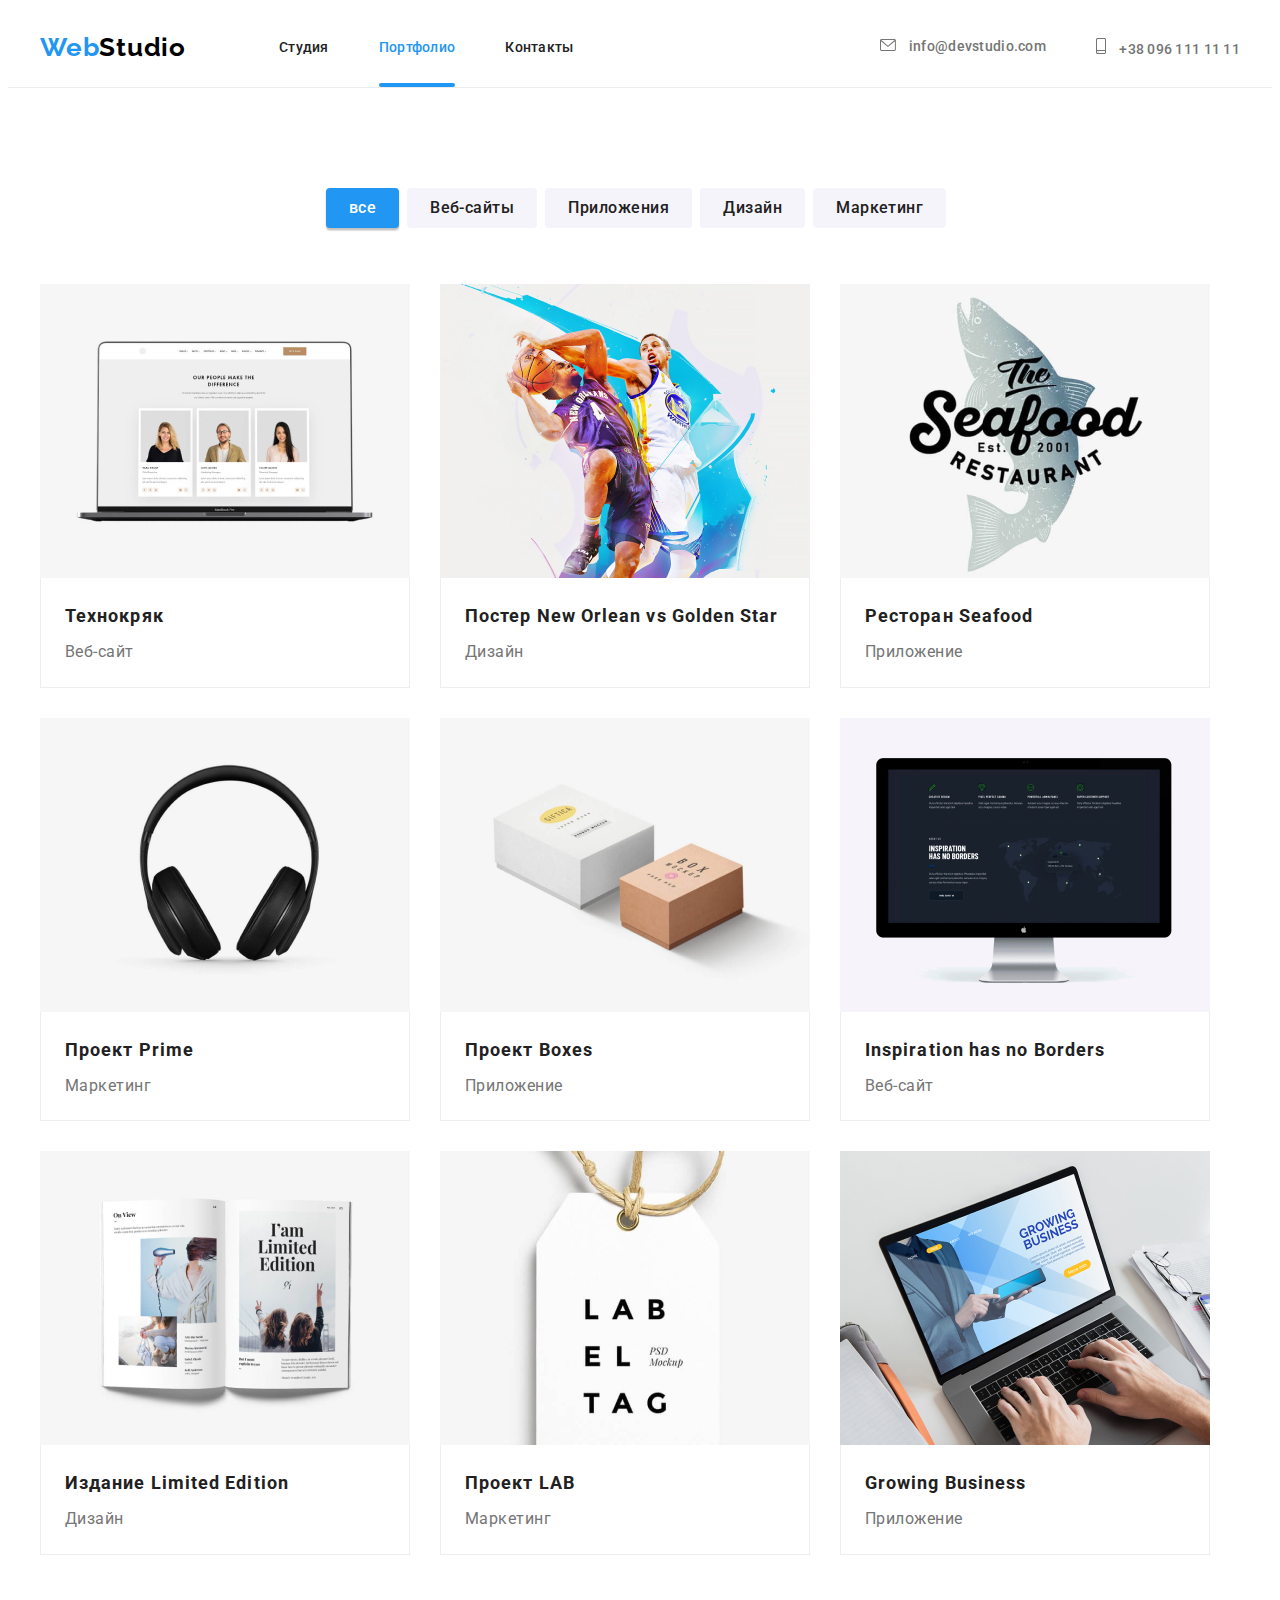
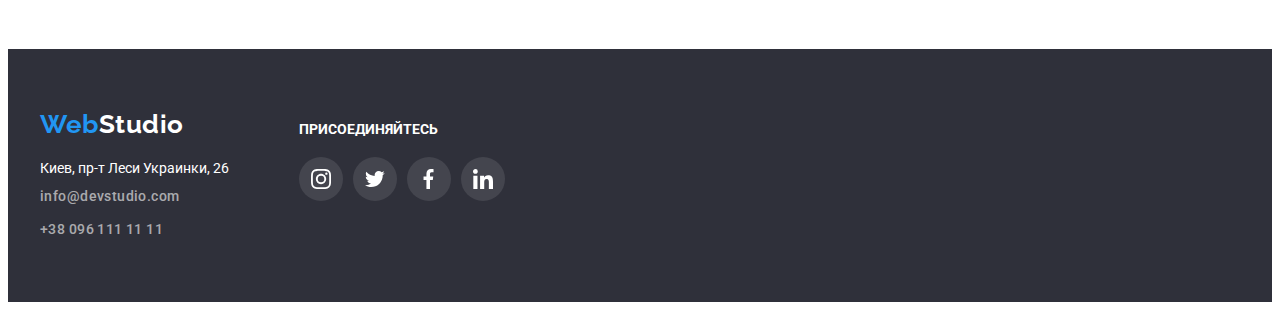
==== portfolio.html @ d14e5a42 "Initial commit" ====
<!DOCTYPE html>
<html lang="ru">
  <head>
    <meta charset="UTF-8" />
    <meta name="viewport" content="width=device-width, initial-scale=1.0" />
    <title>Студія</title>
    <link rel="preconnect" href="https://fonts.googleapis.com" />
    <link rel="preconnect" href="https://fonts.gstatic.com" crossorigin />
    <link
      href="https://fonts.googleapis.com/css2?family=Raleway:wght@700&family=Roboto:wght@400;500;700;900&display=swap"
      rel="stylesheet"
    />
    <link
      rel="stylesheet"
      href="https://cdnjs.cloudflare.com/ajax/libs/modern-normalize/1.1.0/modern-normalize.min.css"
      integrity="sha512-wpPYUAdjBVSE4KJnH1VR1HeZfpl1ub8YT/NKx4PuQ5NmX2tKuGu6U/JRp5y+Y8XG2tV+wKQpNHVUX03MfMFn9Q=="
      crossorigin="anonymous"
      referrerpolicy="no-referrer"
    />
    <link rel="stylesheet" href="./main.css" />
    <link rel="stylesheet" href="./common.css" />
  </head>

  <body>
    <!--секція хедер-->
    <header class="header">
      <div class="container header-container">
        <a href="/" class="logo link"
          >Web<span class="logo-title">Studio</span></a
        >

        <nav>
          <ul class="header-nav list">
            <li class="header-item">
              <a class="link" href="./index.html">Студия</a>
            </li>
            <li class="header-item">
              <a class="link current" href="./portfolio.html">Портфолио</a>
            </li>
            <li class="header-item">
              <a class="link" href="Контакты">Контакты</a>
            </li>
          </ul>
        </nav>

        <ul class="header-contacts list">
          <li>
            <a
              class="header-contact mail link"
              href="mailto:info@devstudio.com"
            >
              <svg width="16" height="12" class="ico">
                <use href="./symbol-defs.svg#icon-mail"></use>
              </svg>
              info@devstudio.com
            </a>
          </li>
          <li>
            <a class="header-contact link" href="tel:+380961111111">
              <svg width="10" height="16" class="ico">
                <use href="./symbol-defs.svg#icon-smartphone"></use>
              </svg>
              +38 096 111 11 11</a
            >
          </li>
        </ul>
      </div>
    </header>

    <!--секція Портфолио-->
    <main>
      <section class="portfolio-section">
        <div class="container">
          <h1 hidden>Портфолио</h1>
          <ul class="portfolio-list list">
            <li class="portfolio-item">
              <button type="button" class="button-secondary current">
                все
              </button>
            </li>
            <li class="portfolio-item">
              <button type="button" class="button-secondary">Веб-сайты</button>
            </li>
            <li class="portfolio-item">
              <button type="button" class="button-secondary">Приложения</button>
            </li>
            <li class="portfolio-item">
              <button type="button" class="button-secondary">Дизайн</button>
            </li>
            <li class="portfolio-item">
              <button type="button" class="button-secondary">Маркетинг</button>
            </li>
          </ul>
          <ul class="project list">
            <li class="dropdown">
              <a class="pic">
                <div class="aside">
                  <img
                    src="./images/1.jpg"
                    alt="ноутбук открытой веб-страницей"
                    width="370"
                    height="294"
                  />
                  <p class="desc">
                    Ресурс предлагает комплексные предложения с разным уровнем
                    функционала и сервисов. Все это позволит посетителю получить
                    исчерпывающие сведения о компании или частном лице.
                  </p>
                </div>
                <div class="border-portfolio">
                  <h2 class="title-portfolio">Технокряк</h2>
                  <p class="text-portfolio">Веб-сайт</p>
                </div>
              </a>
            </li>
            <li class="dropdown">
              <a class="pic">
                <div class="aside">
                  <img
                    src="./images/2.jpg"
                    alt="игра в баскетбол"
                    width="370"
                    height="294"
                  />
                  <p class="desc">
                    Ресурс предлагает комплексные предложения с разным уровнем
                    функционала и сервисов. Все это позволит посетителю получить
                    исчерпывающие сведения о компании или частном лице.
                  </p>
                </div>
                <div class="border-portfolio">
                  <h2 class="title-portfolio">
                    Постер New Orlean vs Golden Star
                  </h2>
                  <p class="text-portfolio">Дизайн</p>
                </div>
              </a>
            </li>
            <li class="dropdown">
              <a class="pic">
                <div class="aside">
                  <img
                    src="./images/3.jpg"
                    alt="логотип ресторана"
                    width="370"
                    height="294"
                  />
                  <p class="desc">
                    Ресурс предлагает комплексные предложения с разным уровнем
                    функционала и сервисов. Все это позволит посетителю получить
                    исчерпывающие сведения о компании или частном лице.
                  </p>
                </div>
                <div class="border-portfolio">
                  <h2 class="title-portfolio">Ресторан Seafood</h2>
                  <p class="text-portfolio">Приложение</p>
                </div>
              </a>
            </li>
            <li class="dropdown">
              <a class="pic">
                <div class="aside">
                  <img
                    src="./images/4.jpg"
                    alt="наушники"
                    width="370"
                    height="294"
                  />
                  <p class="desc">
                    Ресурс предлагает комплексные предложения с разным уровнем
                    функционала и сервисов. Все это позволит посетителю получить
                    исчерпывающие сведения о компании или частном лице.
                  </p>
                </div>
                <div class="border-portfolio">
                  <h2 class="title-portfolio">Проект Prime</h2>
                  <p class="text-portfolio">Маркетинг</p>
                </div>
              </a>
            </li>
            <li class="dropdown">
              <a class="pic">
                <div class="aside">
                  <img
                    src="./images/5.jpg"
                    alt="две коробки"
                    width="370"
                    height="294"
                  />
                  <p class="desc">
                    Ресурс предлагает комплексные предложения с разным уровнем
                    функционала и сервисов. Все это позволит посетителю получить
                    исчерпывающие сведения о компании или частном лице.
                  </p>
                </div>
                <div class="border-portfolio">
                  <h2 class="title-portfolio">Проект Boxes</h2>
                  <p class="text-portfolio">Приложение</p>
                </div>
              </a>
            </li>
            <li class="dropdown">
              <a class="pic">
                <div class="aside">
                  <img
                    src="./images/6.jpg"
                    alt="монитор компютера"
                    width="370"
                    height="294"
                  />
                  <p class="desc">
                    Ресурс предлагает комплексные предложения с разным уровнем
                    функционала и сервисов. Все это позволит посетителю получить
                    исчерпывающие сведения о компании или частном лице.
                  </p>
                </div>
                <div class="border-portfolio">
                  <h2 class="title-portfolio">Inspiration has no Borders</h2>
                  <p class="text-portfolio">Веб-сайт</p>
                </div>
              </a>
            </li>
            <li class="dropdown">
              <a class="pic">
                <div class="aside">
                  <img
                    src="./images/7.jpg"
                    alt="открытая книга"
                    width="370"
                    height="294"
                  />
                  <p class="desc">
                    Ресурс предлагает комплексные предложения с разным уровнем
                    функционала и сервисов. Все это позволит посетителю получить
                    исчерпывающие сведения о компании или частном лице.
                  </p>
                </div>
                <div class="border-portfolio">
                  <h2 class="title-portfolio">Издание Limited Edition</h2>
                  <p class="text-portfolio">Дизайн</p>
                </div>
              </a>
            </li>
            <li class="dropdown">
              <a class="pic">
                <div class="aside">
                  <img
                    src="./images/8.jpg"
                    alt="лейбочка"
                    width="370"
                    height="294"
                  />
                  <p class="desc">
                    Ресурс предлагает комплексные предложения с разным уровнем
                    функционала и сервисов. Все это позволит посетителю получить
                    исчерпывающие сведения о компании или частном лице.
                  </p>
                </div>
                <div class="border-portfolio">
                  <h2 class="title-portfolio">Проект LAB</h2>
                  <p class="text-portfolio">Маркетинг</p>
                </div>
              </a>
            </li>
            <li class="dropdown">
              <a class="pic">
                <div class="aside">
                  <img
                    src="./images/9.jpg"
                    alt="ноутбук с приложением"
                    width="370"
                    height="294"
                  />
                  <p class="desc">
                    Ресурс предлагает комплексные предложения с разным уровнем
                    функционала и сервисов. Все это позволит посетителю получить
                    исчерпывающие сведения о компании или частном лице.
                  </p>
                </div>
                <div class="border-portfolio">
                  <h2 class="title-portfolio">Growing Business</h2>
                  <p class="text-portfolio">Приложение</p>
                </div>
              </a>
            </li>
          </ul>
        </div>
      </section>
    </main>

    <!--сексія Футер-->
    <footer class="footer">
      <div class="container">
        <div class="footer-position">
          <div class="footer-main">
            <a href="/" class="logo link"
              >Web<span class="logo-title">Studio</span></a
            >
            <address class="map">Киев, пр-т Леси Украинки, 26</address>
            <address class="contacts">
              <a
                class="footer-contacts link mail-footer"
                href="mailto:info@devstudio.com"
                >info@devstudio.com</a
              >
              <a class="footer-contacts link" href="tel:+380961111111"
                >+38 096 111 11 11</a
              >
            </address>
          </div>
          <div class="footer-add">
            <h3 class="add">присоединяйтесь</h3>
            <ul class="list ico-team-list">
              <li class="ico-footer">
                <a class="social-link-footer" href="">
                  <svg width="20" height="20" class="ico-team">
                    <use href="./symbol-defs.svg#icon-instagram"></use>
                  </svg>
                </a>
              </li>
              <li class="ico-footer">
                <a class="social-link-footer" href="">
                  <svg width="20" height="20" class="">
                    <use href="./symbol-defs.svg#icon-twitter"></use>
                  </svg>
                </a>
              </li>
              <li class="ico-footer">
                <a class="social-link-footer" href="">
                  <svg width="20" height="20" class="">
                    <use href="./symbol-defs.svg#icon-facebook"></use>
                  </svg>
                </a>
              </li>
              <li class="ico-footer">
                <a class="social-link-footer" href="">
                  <svg width="20" height="20" class="">
                    <use href="./symbol-defs.svg#icon-linkedin"></use>
                  </svg>
                </a>
              </li>
            </ul>
          </div>
        </div>
      </div>
    </footer>
  </body>
</html>
---- main.css ----
/* основний колір текста #757575 */
/* вторичний колір текста #212121 */
/* білий #FFFFFF */
/* герой і футер background: #2F303A */
/* основний background: #E5E5E5 */
/* команда background: #F5F4FA */
/* хедер background: #FFFFFF*/

:root {
    --primery-text-color: #757575;
    --title-text-coloc: #212121;
    --accent-color: #2196F3;
    --primery-white-coloc: #FFFFFF;
    --titel-background-color: #2F303A;
    --secondary-background-color: #F5F4FA;
    --black: #000000;
    --main-font: Roboto;
    --secondary-font: Raleway;
    --social-icon-color: #AFB1B8;
    --anim-slow: 250ms cubic-bezier(0.4, 0, 0.2, 1);
}


body {
    background-color: var(--primery-white-coloc);
    color: var(--primery-text-color);
    font-family: var(--main-font), sans-serif;
    font-size: 14px;
}

.no-scroll {
    overflow: hidden;
}

.container {
    width: 1200px;
    padding-left: 15px;
    padding-right: 15px;
    margin-left: auto;
    margin-right: auto;
}

h1, h2, h3, p {
    margin: 0;
}

.list {
    list-style: none;
    margin: 0;
    padding: 0;
}

img{
    display: block;
    max-width: 100%;
    height: auto;
    }

/* хедер*/

.header-container {
    display: flex;
    align-items: center;
    padding: 0;
}
        
.header .logo {
    margin-right: 93px;
    color: var(--accent-color);
    font-family: var(--secondary-font), sans-serif;
    font-weight: 700;
    font-size: 26px;
    line-height: 1.19;
    letter-spacing: 0.03em;
    padding: 0;
}

.header .logo-title {
    color: var(--black);
}

.header {
    background-color: var(--primery-white-coloc);
    border-bottom: 1px solid #ECECEC;
}

.header-nav {
    display: flex;
    align-items: center;
}

.header-item:not(:last-child) {
margin-right: 50px;
}

.link {
    text-decoration: none;
    font-weight: 500;
    font-size: 14px;
    color: var(--title-text-coloc);
    line-height: 1.14;
    letter-spacing: 0.02em;

    padding: 32px 0 31px 0;
    transition: color var(--anim-slow);
}

.header-nav .link:hover,
.header-nav .link:focus {
    color: var(--accent-color);
}

.link.current {
    color: var(--accent-color);
    display: block;
    position: relative;
}

.link.current::after {
    content: '';

    display: inline-block;
    bottom: 0;
    left: 0;

    width: 100%;
    height: 4px;

    background-color: var(--accent-color);
    border-radius: 2px;
    position: absolute;
}

.header-contacts {
    display: flex;
    margin-left: auto;
}

.header-contact {
    color: var(--primery-text-color);
    font-weight: 500;
    font-size: 14px;
    letter-spacing: 0.02em;

    transition: color var(--anim-slow);
}

.header-contact:hover,
.header-contact:focus {
    color: var(--accent-color);
}

.mail {
    margin-right: 50px;
}

.ico {
    margin-right: 10px;
    object-position: center;
    fill: currentColor;

    transition: color var(--anim-slow);
}

.ico :hover,
.ico :focus {
    color: var(--accent-color);
}

/*футер*/

.footer {
    padding-top: 60px;
    padding-bottom: 60px;
    color: var(--primery-white-coloc);
    background-color: var(--titel-background-color);
    font-style: normal;
}

.footer .logo {
    display: block;
    margin-bottom: 20px;
    padding: 0;
    font-family: var(--secondary-font), sans-serif;
    font-weight: 700;
    font-size: 26px;
    line-height: 1.19;
    color: var(--accent-color);
}

.footer .logo-title {
    color: var(--primery-white-coloc);
}

address {
    font-style: normal;
}
.map {
    margin-bottom: 9px;
}

.contacts .footer-contacts{
    display: block;
    color: rgba(255, 255, 255, 0.6);
    line-height: 1.71;
    letter-spacing: 0.03em;
    padding: 0;
}

.mail-footer {
    margin-bottom: 9px;
}

.ico-footer {
    display: flex;
    align-items: center;
    justify-content: center;
    border-radius: 50%;
    margin-right: 10px;
    }

.social-link-footer {
    display: flex;
    align-items: center;
    justify-content: center;
    fill: var(--primery-white-coloc);
    width: 44px;
    height: 44px;
    border-radius: 50%;
    background-color: rgba(255, 255, 255, 0.1);

    transition: background-color var(--anim-slow);
}
        
.social-link-footer:hover,
.social-link-footer:focus {
    background-color: var(--accent-color);
    fill: var(--primery-white-coloc);
}

.footer-position{
    display: flex;
}

.footer-main {
    margin-right: 70px;
}  

.footer-add {
    padding-top: 12px;
}

.add {
    margin-bottom: 20px;
    text-transform: uppercase;
    font-family: var(--main-font);
    font-style: normal;
    font-weight: 700;
    font-size: 14px;
}
---- common.css ----
/*герой*/

.hero {
    background-color: var(--titel-background-color);
    text-align: center;
    padding-top: 200px;
    padding-bottom: 200px;
    background-image: linear-gradient(to left, 
        rgba(47, 48, 58, 0.4), 
        rgba(47, 48, 58, 0.4)),
        url(./bgImg.jpg);
    background-repeat: no-repeat;
    background-position: center;
    background-size: cover;
    max-width: 1600px;
    height: 600px;
    margin-left: auto;
    margin-right: auto;
}

.hero-title {
    max-width: 696px;
    height: 120px;
    margin-bottom: 30px;
    margin-left: auto;
    margin-right: auto;
    color: var(--primery-white-coloc);
    font-family: var(--main-font);
    font-size: 44px;
    font-weight: 900;
    font-style: normal;
    line-height: 1.36;
    letter-spacing: 0.06em;
    text-transform: uppercase;
}



/* кнопки */

.button {
    font-family: var(--main-font), sans-serif;
    color: var(--primery-white-coloc);
    background-color: var(--accent-color);
    font-weight: 700;
    font-size: 16px;
    letter-spacing: 0.06em;
    line-height: 1.88;
    border-radius: 4px;
    border: 1px solid transparent;
    padding: 10px 32px;
    box-shadow: 0px 4px 4px rgba(0, 0, 0, 0.15);

    transition: background-color var(--anim-slow);
}

.button:hover,
.button:focus {
    background-color: #188CE8;
    box-shadow: 0px 4px 4px rgba(0, 0, 0, 0.15);
}

.button-secondary {
    font-family: var(--main-font), sans-serif;
    color: var(--title-text-coloc);
    font-weight: 500;
    font-size: 16px;
    line-height: 1.62;
    text-align: center;
    letter-spacing: 0.03em;
    cursor: pointer;
    background-color: var(--secondary-background-color);
    border-radius: 4px;
    border: 1px solid transparent;
    padding: 6px 22px;

    transition: background-color var(--anim-slow);
}

.button-secondary:hover,
.button-secondary:focus {
    color: var(--primery-white-coloc);
    background-color: var(--accent-color);
    box-shadow: 0px 3px 1px rgba(0, 0, 0, 0.1), 0px 1px 2px rgba(0, 0, 0, 0.08), 0px 2px 2px rgba(0, 0, 0, 0.12);
}

.button-secondary.current {
    background-color: var(--accent-color);
    color: var(--primery-white-coloc);
    box-shadow: 0px 3px 1px rgba(0, 0, 0, 0.1), 0px 1px 2px rgba(0, 0, 0, 0.08), 0px 2px 2px rgba(0, 0, 0, 0.12);
}

/* переваги*/

.benefits-section {
    padding-top: 94px;
    padding-bottom: 94px;
}

.benefits.list {
    display: flex;
}

.benefit-item:not(:last-child) {
    margin-right: 30px;
}

.benefit-item {
    width: 270px;
}

.benefit-ico {
    display: flex;
    align-items: center;
    justify-content: center;
    width: 270px;
    height: 120px;
    background: var(--secondary-background-color);
    border-radius: 4px;
    margin-bottom: 30px;
}

.title {
    margin-bottom: 10px;
    color: var(--title-text-coloc);
    font-weight: 700;
    font-size: 14px;
    font-family: var(--main-font);
    letter-spacing: 0.03em;
    text-transform: uppercase;
}

.text-benefits {
    font-family: var(--main-font);
    font-size: 14px;
    line-height: 1.71;
    letter-spacing: 0.03em;
}


/* about*/

.section-about {
    padding-bottom: 94px;
}

.section-title {
    margin-bottom: 50px;
    color: var(--title-text-coloc);
    font-weight: 700;
    font-size: 36px;
    line-height: 1.16;
    text-align: center;
    letter-spacing: 0.03em;
}

.services.list {
    display: flex;
    margin-top: 50px;
}

.about:not(:last-child) {
    margin-right: 30px;
}

.about {
    position: relative;
    width: 370px;
    height: 294px;
    margin-bottom: 0;
}

.text-about {
    position: absolute;
    padding: 35px;
    width: 100%;
    bottom: 0;
    font-family: var(--main-font);
    font-style: normal;
    font-weight: 700;
    font-size: 14px;
    line-height: 0.16;
    text-align: center;
    letter-spacing: 0.03em;
    text-transform: uppercase;
    color: var(--primery-white-coloc);
    background: rgba(47, 48, 58, 0.8);
}

/*команда*/

.section.team-list {
    padding: 94px 0;
    background-color: var(--secondary-background-color);
}

.team.list {
    display: flex;
    flex-wrap: wrap;
}

.team-pic {
    box-shadow: 0px 1px 3px rgba(0, 0, 0, 0.12), 0px 1px 1px rgba(0, 0, 0, 0.14), 0px 2px 1px rgba(0, 0, 0, 0.2);
    border-radius: 0px 0px 4px 4px;
    background-color: var(--primery-white-coloc);
    padding-top: 30px;
    padding-bottom: 30px;
}

.title-smaller {
    margin-bottom: 10px;
    color: var(--title-text-coloc);
    font-weight: 500;
    font-size: 16px;
    line-height: 1.19;
    text-align: center;
    letter-spacing: 0.03em;
}

.team-item:not(:last-child) {
    margin-right: 30px;
}

.text {
    font-size: 16px;
    line-height: 1.19;
    text-align: center;
    letter-spacing: 0.03em;
    margin-bottom: 16px;
}

.ico-team-list {
    display: flex;
    flex-wrap: wrap;
    justify-content: center;
}

.ico-tiam:not(:last-child) {
    margin-right: 10px;
}

.social-link {
    display: flex;
    align-items: center;
    justify-content: center;
    width: 44px;
    height: 44px;
    border-radius: 50%;
    fill: var(--social-icon-color);

    transition: background-color var(--anim-slow);
}

.social-link:hover,
.social-link:focus {
    background-color: var(--accent-color);
    fill: var(--primery-white-coloc);
}

/* Клієнти*/

.section-clients {
    padding: 94px 0;
}

.services.list {
    display: flex;
    justify-content: center;
}

.clients:not(:last-child) {
    margin-right: 30px;
}

.clients-list {
    display: flex;
    align-items: center;
    justify-content: center;
    width: 170px;
    height: 92px;
    object-position: center;
    fill: rgba(175, 177, 184, 1);
    border: 1px solid #AFB1B8;
    border-radius: 4px;

    transition: fill var(--anim-slow);
}

.clients-list:hover,
.clients-list:focus-within {
    fill: rgba(33, 150, 243, 1);
    border: 1px solid var(--accent-color);
}

/* Портфоліо*/

.portfolio-section {
    padding-top: 100px;
    padding-bottom: 94px;
}

.portfolio-list {
    display: flex;
    justify-content: center;
    margin-bottom: 56px;
}

.portfolio-item {
    margin-right: 8px;
}

.project {
    display: flex;
    flex-wrap: wrap;
    margin: -15px;
}

.dropdown {
    width: 370px;
    margin: 15px;
}

.dropdown:hover {
    box-shadow: 0px 1px 1px rgba(0, 0, 0, 0.12), 0px 4px 4px rgba(0, 0, 0, 0.06), 1px 4px 6px rgba(0, 0, 0, 0.16);
}

.portfolio {
    margin-bottom: 4px;
    font-size: 18px;
    line-height: 2;
    letter-spacing: 0.06em;
}

.title-portfolio {
    margin-bottom: 4px;
    color: var(--title-text-coloc);
    font-weight: 700;
    font-size: 18px;
    letter-spacing: 0.06em;
    line-height: 2;
}

.border-portfolio {
    border: 1px solid #EEEEEE;
    border-top: 0;
    padding: 20px 24px;
}

.pic {
    display: block;
}

.text-portfolio {
    font-family: var(--main-font);
    font-size: 16px;
    font-weight: 400;
    line-height: 1.8;
    letter-spacing: 0.03em;
}

.aside {
    position: relative;
    display: block;
    overflow: hidden;
}

.desc {
    position: absolute;
    top: 0;
    left: 0;
    width: 100%;
    height: 100%;
    padding: 63px 24px;
    background-color: rgba(33, 150, 243, 0.9);
    font-family: var(--main-font);
    font-size: 18px;
    letter-spacing: 0.03em;
    line-height: 1.5;
    color: var(--primery-white-coloc);

    transition: var(--anim-slow), opasiti linear;
    transform: translatey(+100%);

    overflow: hidden;
}

.dropdown:hover .desc {
    content: '';
    transform: translatey(0);
}

/* модальне вікно*/

.backdrop {
    position: fixed;
    top: 0;
    left: 0;
    width: 100%;
    height: 100%;
    z-index: 1000;

    background-color: rgba(0, 0, 0, 0.2);

    opacity: 1;
    visibility: visible;
    pointer-events: initial;

    transition: opasity 250ms cubic-bezier(.17, .67, .83, .67);
}

.is-hidden {
    opacity: 0;
    visibility: hidden;
    pointer-events: none;
}

.backdrop.is-hidden .modal {
    transform: translate(-50%, -50%) scale(0.9);
}

.modal {
    position: absolute;
    top: 50%;
    left: 50%;

    min-width: 528px;
    min-height: 581px;
    background-color: var(--primery-white-coloc);
    
    border-radius: 4px;
    box-shadow: 0px 1px 3px rgba(0, 0, 0, 0.12), 0px 1px 1px rgba(0, 0, 0, 0.14), 0px 2px 1px rgba(0, 0, 0, 0.2);
    transform: translate(-50%, -50%) scale(1);      
    transition: transform 250ms cubic-bezier(.17, .67, .83, .67);
}

.exit {
    position: absolute;
    top: 0;
    right: 0;

    transform: translate(-8px, 8px);

    display: flex;
    align-items: center;
    justify-content: center;
    width: 30px;
    height: 30px;
    padding: 0;

    border: 1px solid rgba(0, 0, 0, 0.1);
    border-radius: 50%;
    background-color: var(--primery-white-coloc);
    cursor: pointer;
    box-shadow: 0px 1px 3px rgba(0, 0, 0, 0.12), 0px 1px 1px rgba(0, 0, 0, 0.14), 0px 2px 1px rgba(0, 0, 0, 0.2);
}
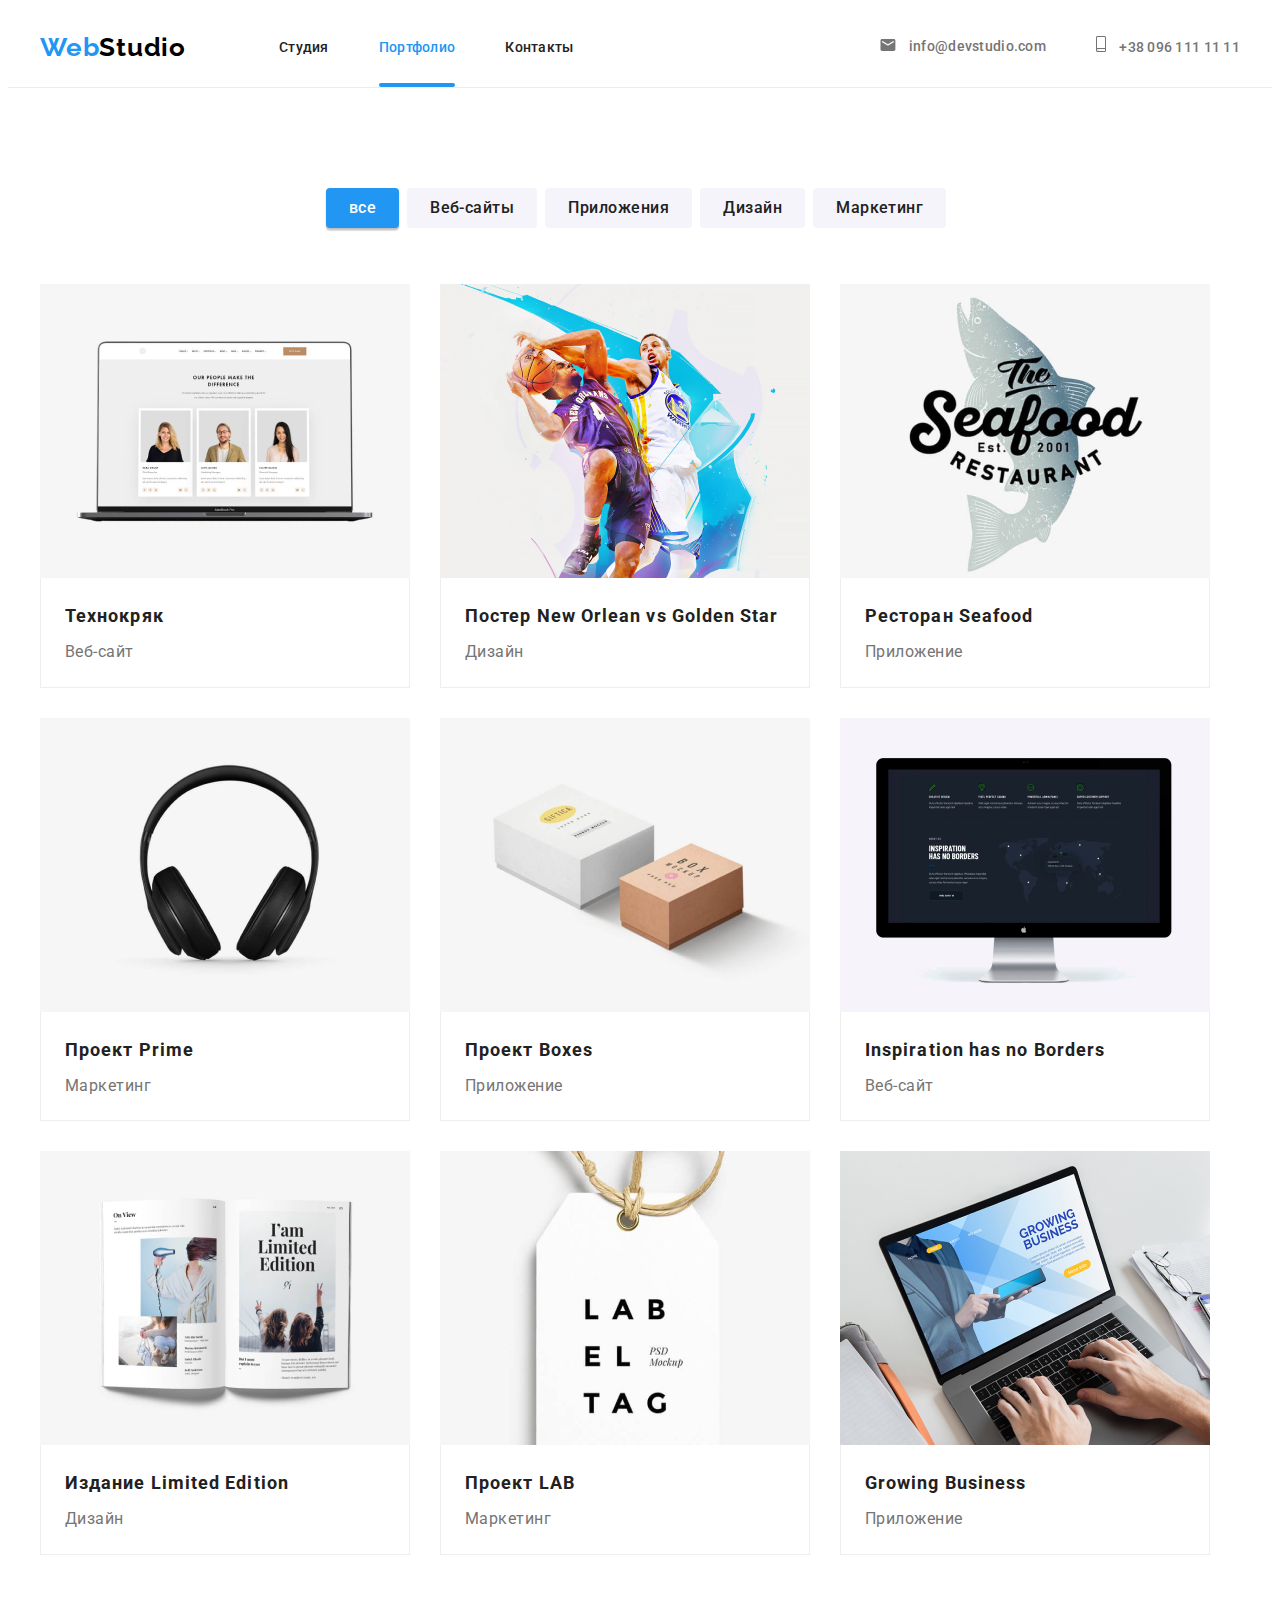
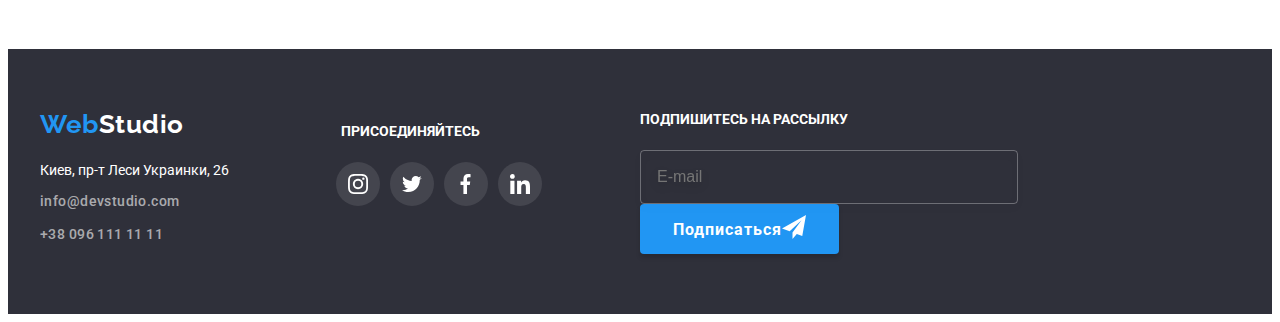
==== commit 2fe58fa3: "add forms" ====
--- a/portfolio.html
+++ b/portfolio.html
@@ -308,6 +308,7 @@
               >
             </address>
           </div>
+
           <div class="footer-add">
             <h3 class="add">присоединяйтесь</h3>
             <ul class="list ico-team-list">
@@ -341,6 +342,26 @@
               </li>
             </ul>
           </div>
+
+          <div class="footer-follow">
+            <h3 class="add">Подпишитесь на рассылку</h3>
+            <form action="" name="add-to-us" autocomplete="on">
+              <label>
+                <input
+                  class="add-to-us"
+                  type="email"
+                  name="user-email"
+                  placeholder="E-mail"
+                />
+              </label>
+              <button class="button footer-button" type="submit">
+                Подписаться
+                <svg width="24" height="24" class="add-button">
+                  <use href="./symbol-defs.svg#icon-send"></use>
+                </svg>
+              </button>
+            </form>
+          </div>
         </div>
       </div>
     </footer>
--- a/main.css
+++ b/main.css
@@ -26,6 +26,7 @@
     color: var(--primery-text-color);
     font-family: var(--main-font), sans-serif;
     font-size: 14px;
+    line-height: 1.5;
 }
 
 .no-scroll {
@@ -244,10 +245,13 @@
 
 .footer-main {
     margin-right: 70px;
+    width: 231px;
 }  
 
 .footer-add {
     padding-top: 12px;
+    margin-right: 93px;
+    width: 206px;
 }
 
 .add {
@@ -259,4 +263,34 @@
     font-size: 14px;
 }
 
-
+.footer-follow {
+    width: 570px;
+    flex-direction: row;
+}
+
+.footer-button {
+    display: inline-flex;
+    justify-content: center;
+    border: none;
+}
+
+.add-button {
+    content: "";
+    background-size: contain;
+    fill: #FFFFFF;
+}
+
+.add-to-us {
+    width: 358px;
+    height: 50px;
+    padding-left: 16px;
+    margin-right: 10px;
+    font-size: 16px;
+    border: 1px solid rgba(255, 255, 255, 0.3);
+    filter: drop-shadow(0px 4px 4px rgba(0, 0, 0, 0.15));
+    border-radius: 4px;
+    background-color: transparent;
+    color: var(--primery-white-coloc);
+    outline: transparent;
+}
+
--- a/common.css
+++ b/common.css
@@ -39,6 +39,7 @@
 /* кнопки */
 
 .button {
+    height: 50px;
     font-family: var(--main-font), sans-serif;
     color: var(--primery-white-coloc);
     background-color: var(--accent-color);
@@ -90,6 +91,25 @@
     box-shadow: 0px 3px 1px rgba(0, 0, 0, 0.1), 0px 1px 2px rgba(0, 0, 0, 0.08), 0px 2px 2px rgba(0, 0, 0, 0.12);
 }
 
+.button-modal-send {
+    display: block;
+    width: 200px;
+    height: 50px;
+    margin: auto;
+}
+
+ /* hidden*/
+
+.visually-hidden {
+    clip: rect(0 0 0 0);
+    clip-path: inset(50%);
+    height: 1px;
+    overflow: hidden;
+    position: absolute;
+    white-space: nowrap;
+    width: 1px;
+}
+
 /* переваги*/
 
 .benefits-section {
@@ -231,7 +251,6 @@
 
 .ico-team-list {
     display: flex;
-    flex-wrap: wrap;
     justify-content: center;
 }
 
@@ -422,8 +441,9 @@
     position: absolute;
     top: 50%;
     left: 50%;
-
-    min-width: 528px;
+    padding: 40px;
+
+    width: 528px;
     min-height: 581px;
     background-color: var(--primery-white-coloc);
     
@@ -451,9 +471,114 @@
     border-radius: 50%;
     background-color: var(--primery-white-coloc);
     cursor: pointer;
-    box-shadow: 0px 1px 3px rgba(0, 0, 0, 0.12), 0px 1px 1px rgba(0, 0, 0, 0.14), 0px 2px 1px rgba(0, 0, 0, 0.2);
-}
-
-
-
-   +}
+
+.exit:focus,
+.exit:hover {
+    fill: var(--accent-color);
+}
+
+.sign-up-form {
+    display: block;
+    flex-direction: column;
+}
+
+.modal-form-name {
+    margin-bottom: 12px;
+    font-family: var(--main-font);
+    font-style: normal;
+    font-weight: 700;
+    font-size: 20px;
+    text-align: center;
+    line-height: 1.71;
+    letter-spacing: 0.03em;
+    color: var(--title-text-coloc);
+}
+
+.form-field {
+    display: flex;
+    margin-bottom: 10px;
+    flex-direction: column;
+    position: relative;
+}
+
+.input {
+    height: 40px;
+    padding-left: 42px;
+    padding-right: 15px;
+    border: 1px solid rgba(33, 33, 33, 0.2);
+    border-radius: 4px;
+    outline: transparent;
+}
+
+.label-form {
+    font-size: 12px;
+    letter-spacing: 0.01em;
+}
+
+.input:focus ~ .icon{
+    fill: var(--accent-color);
+}
+
+.input:focus {
+    border-color: var(--accent-color);
+}
+        
+.icon {
+    position: absolute;
+    left: 15px;
+    bottom: 14px;
+}
+
+.textarea {
+    width: 100%;
+    height: 120px;
+    padding: 12px 16px;
+    resize: none;
+    border: 1px solid rgba(33, 33, 33, 0.2);
+    border-radius: 4px;
+    outline: transparent;
+}
+
+.terms {
+    color: var(--accent-color);
+    text-decoration: 0.5px underline;
+}
+
+.checkbox-div {
+    display: flex;
+    justify-content: center;
+    margin-bottom: 30px;
+    margin-top: 20px;
+}
+
+.form-checkbox {
+    gap: 7px;
+    justify-content: center;
+}
+
+.icon-agree {
+    width: 16px;
+    height: 15px;
+    display: inline-flex;
+    align-items: center;
+    justify-content: center;
+    border: 1px solid var(--black);
+    border-radius: 2px;
+
+    transition: background-color 250ms, border 250ms linear;
+}
+
+.agree:checked + .icon-agree {
+    background-color: var(--accent-color);
+    border: transparent;
+}
+
+.icon-agree-svg {
+    fill: var(--primery-white-coloc);
+}
+
+.agree-text {
+    user-select: none;
+}
+   
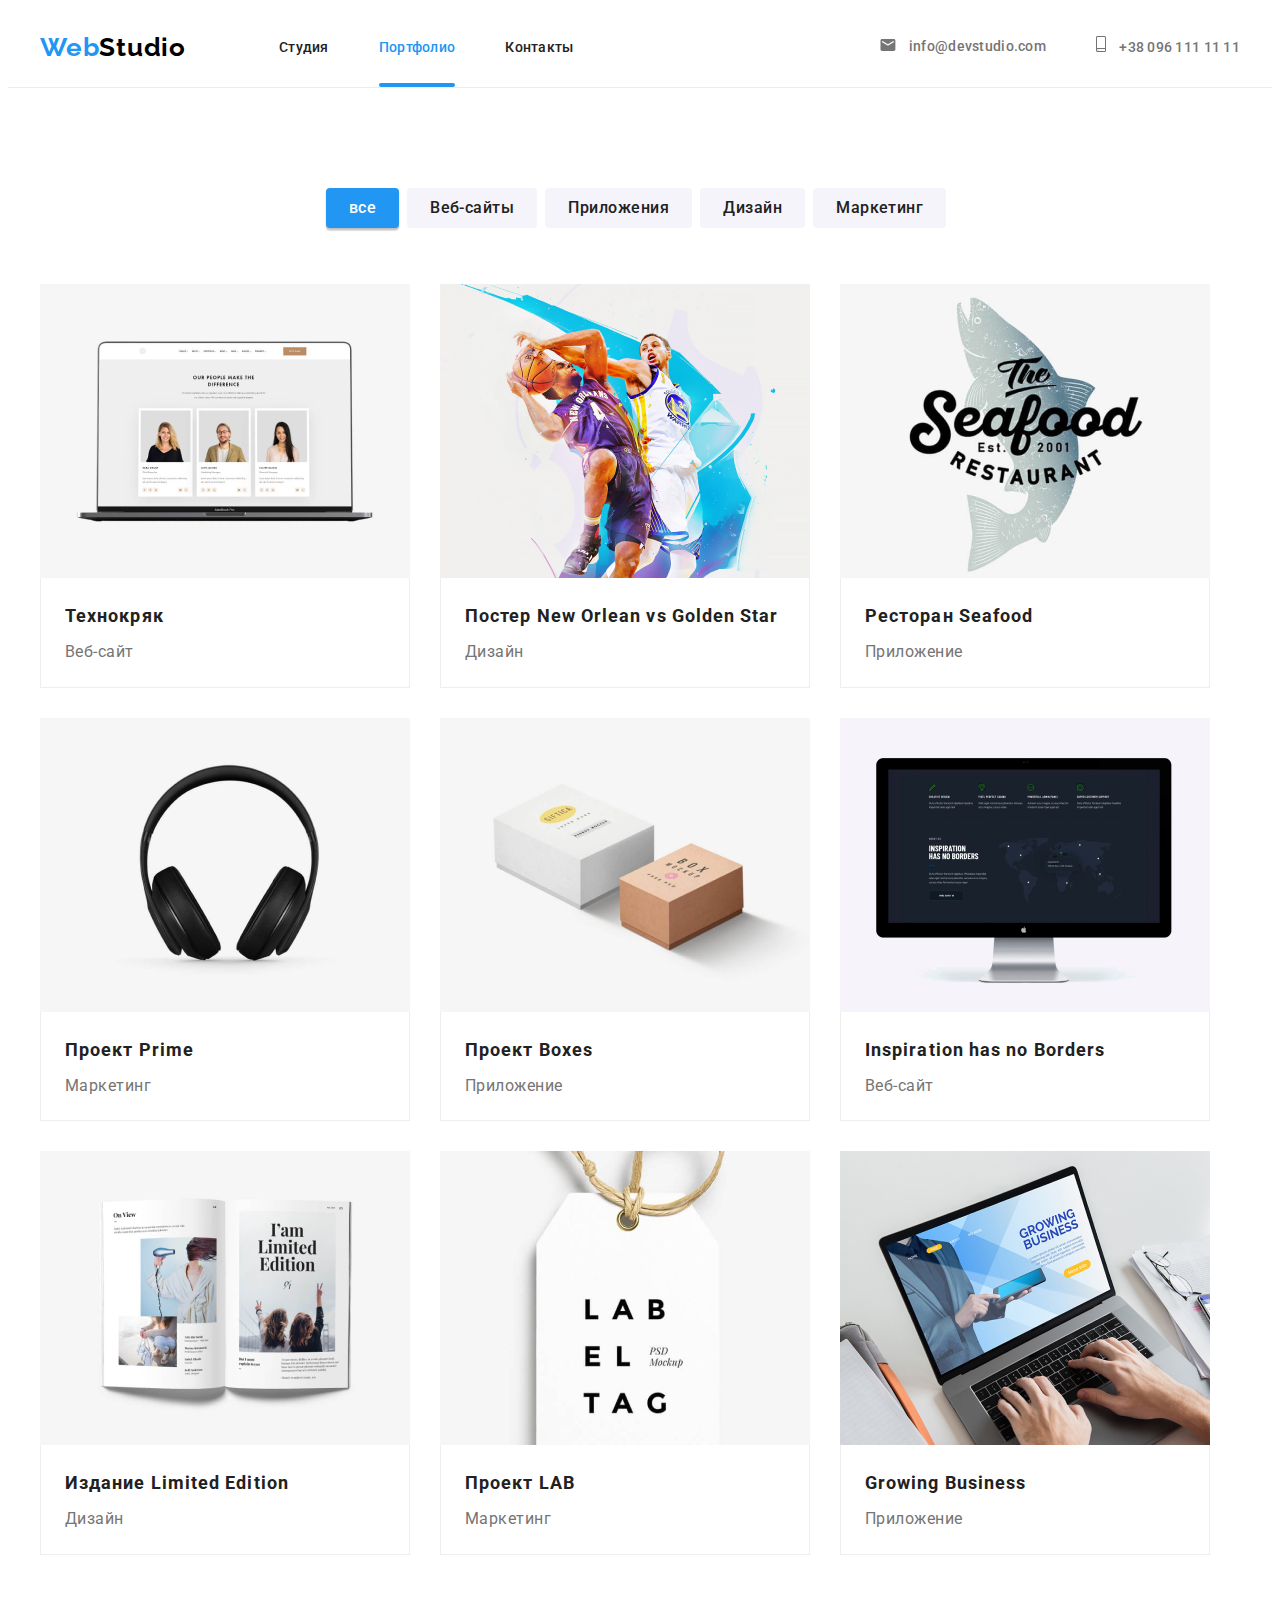
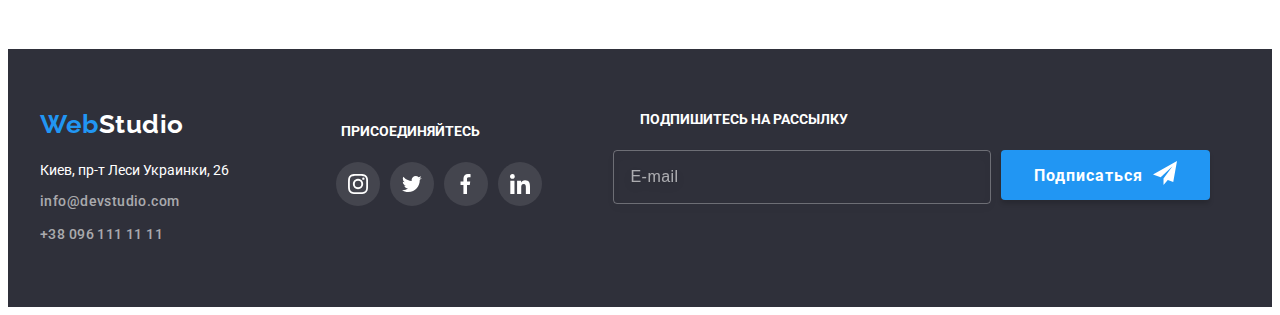
==== commit 03fad03f: "fix modal icon" ====
--- a/portfolio.html
+++ b/portfolio.html
@@ -345,7 +345,12 @@
 
           <div class="footer-follow">
             <h3 class="add">Подпишитесь на рассылку</h3>
-            <form action="" name="add-to-us" autocomplete="on">
+            <form
+              class="footer-form"
+              action=""
+              name="add-to-us"
+              autocomplete="on"
+            >
               <label>
                 <input
                   class="add-to-us"
--- a/main.css
+++ b/main.css
@@ -277,6 +277,7 @@
 .add-button {
     content: "";
     background-size: contain;
+    margin-left: 10px;
     fill: #FFFFFF;
 }
 
@@ -285,6 +286,7 @@
     height: 50px;
     padding-left: 16px;
     margin-right: 10px;
+    justify-content: flex-end;
     font-size: 16px;
     border: 1px solid rgba(255, 255, 255, 0.3);
     filter: drop-shadow(0px 4px 4px rgba(0, 0, 0, 0.15));
@@ -294,3 +296,18 @@
     outline: transparent;
 }
 
+.add-to-us::placeholder {
+    font-size: 16px;
+    line-height: 1.25; 
+    
+    display: flex;
+    align-items: center;
+    letter-spacing: 0.03em;
+    
+    color: rgba(255, 255, 255, 0.6);
+}
+
+.footer-form {
+    display: flex;
+    justify-content: flex-end;
+}
--- a/common.css
+++ b/common.css
@@ -471,6 +471,8 @@
     border-radius: 50%;
     background-color: var(--primery-white-coloc);
     cursor: pointer;
+
+    transition: fill var(--anim-slow);
 }
 
 .exit:focus,
@@ -497,9 +499,16 @@
 
 .form-field {
     display: flex;
+    position: relative;
     margin-bottom: 10px;
+    margin-top: 4px;
     flex-direction: column;
+}
+
+.form-field-text{
+    display: flex;
     position: relative;
+    flex-direction: column;
 }
 
 .input {
@@ -509,15 +518,14 @@
     border: 1px solid rgba(33, 33, 33, 0.2);
     border-radius: 4px;
     outline: transparent;
+
+    transition: border-color var(--anim-slow);
 }
 
 .label-form {
     font-size: 12px;
+    margin-bottom: 4px;
     letter-spacing: 0.01em;
-}
-
-.input:focus ~ .icon{
-    fill: var(--accent-color);
 }
 
 .input:focus {
@@ -526,8 +534,15 @@
         
 .icon {
     position: absolute;
-    left: 15px;
-    bottom: 14px;
+    top: 50%;
+    left: 5%;
+
+    transform: translate(-50%, -50%);
+    transition: fill var(--anim-slow);
+}
+
+.input:focus ~ .icon{
+    fill: var(--accent-color);
 }
 
 .textarea {
@@ -582,3 +597,4 @@
     user-select: none;
 }
    
+ 